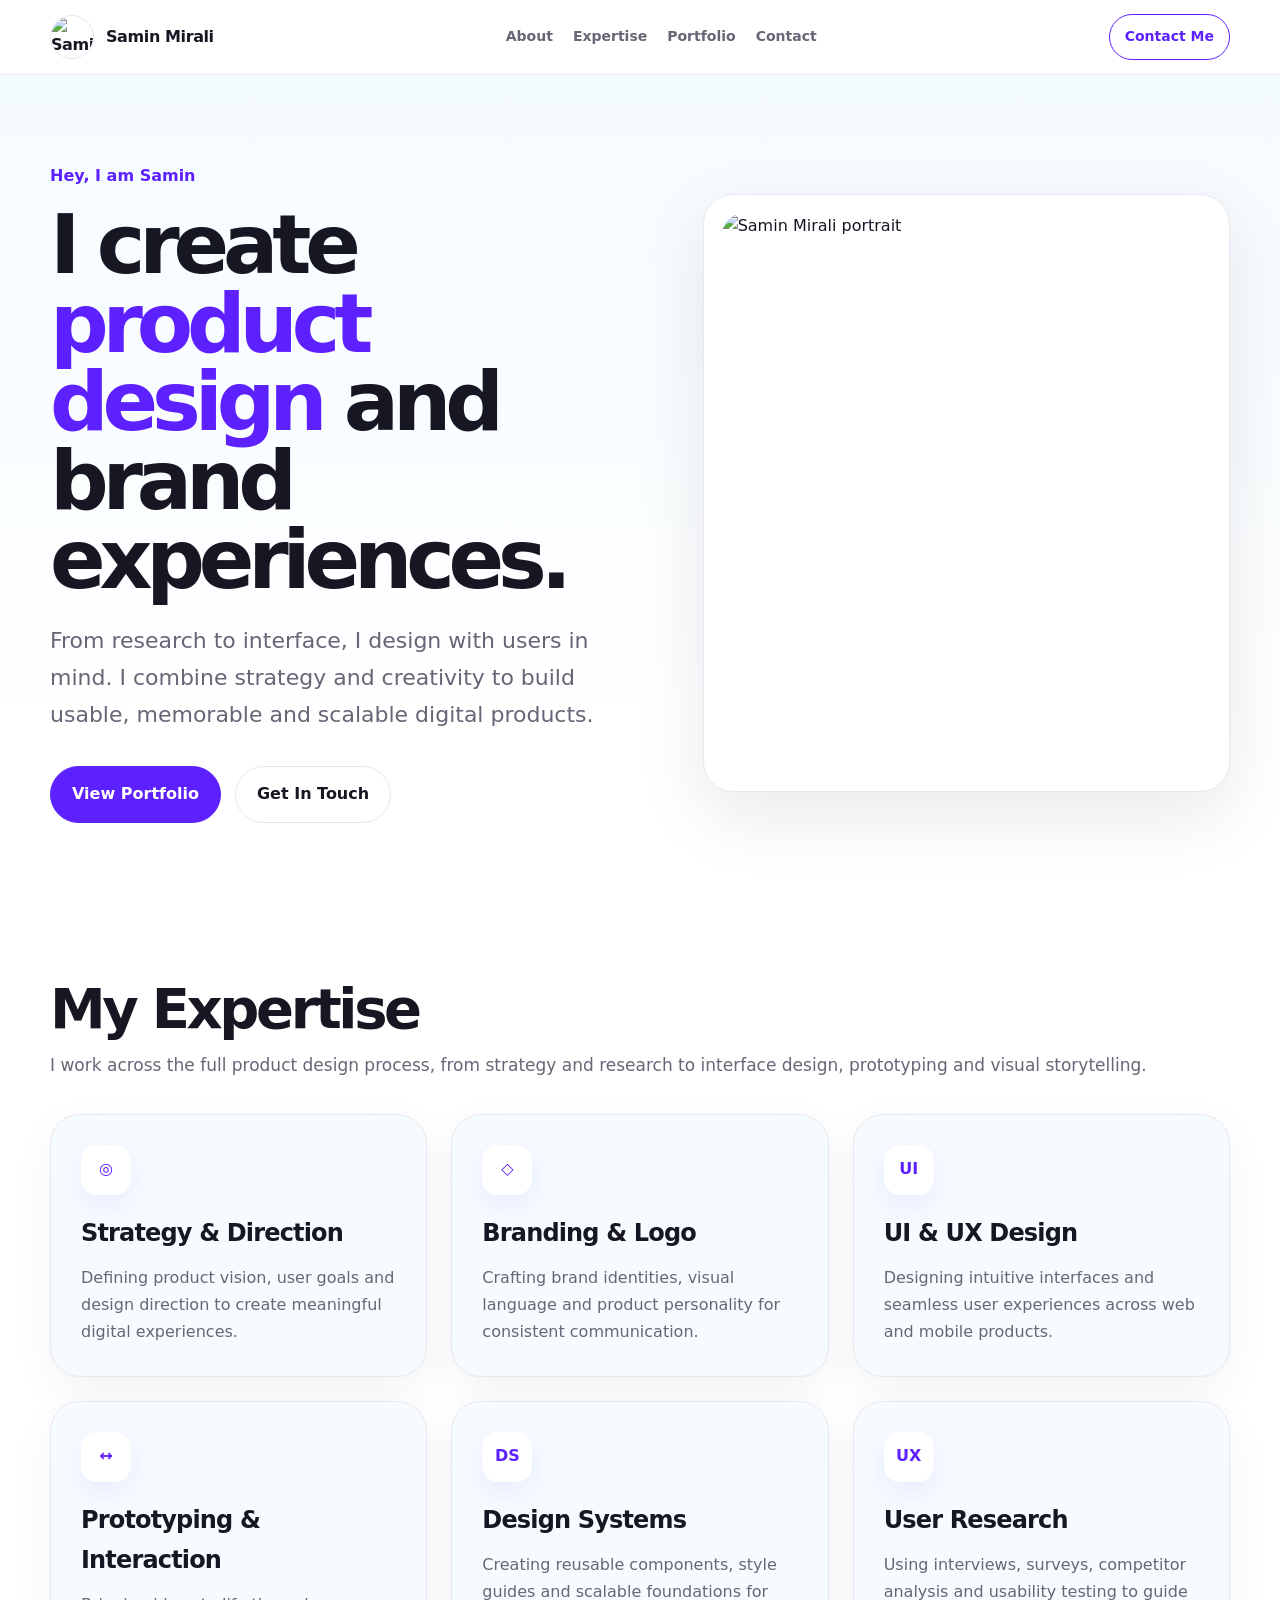
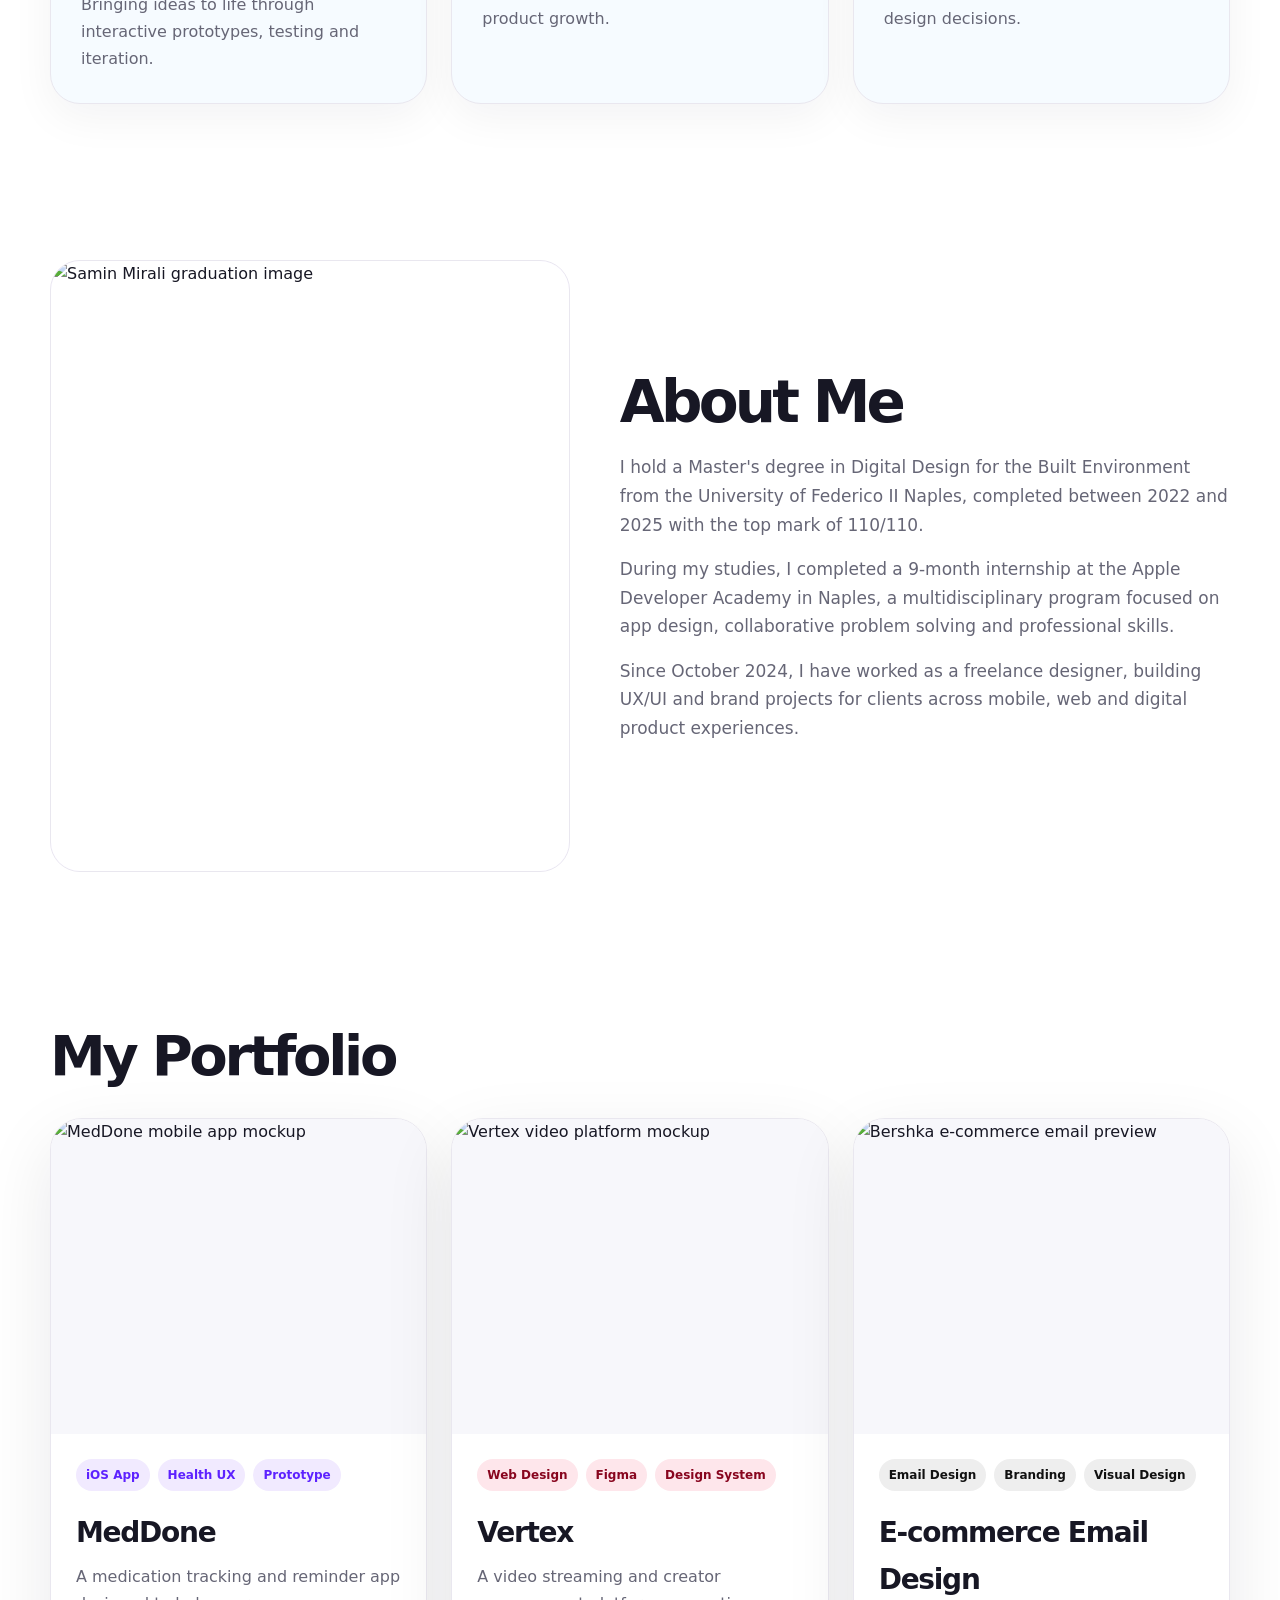
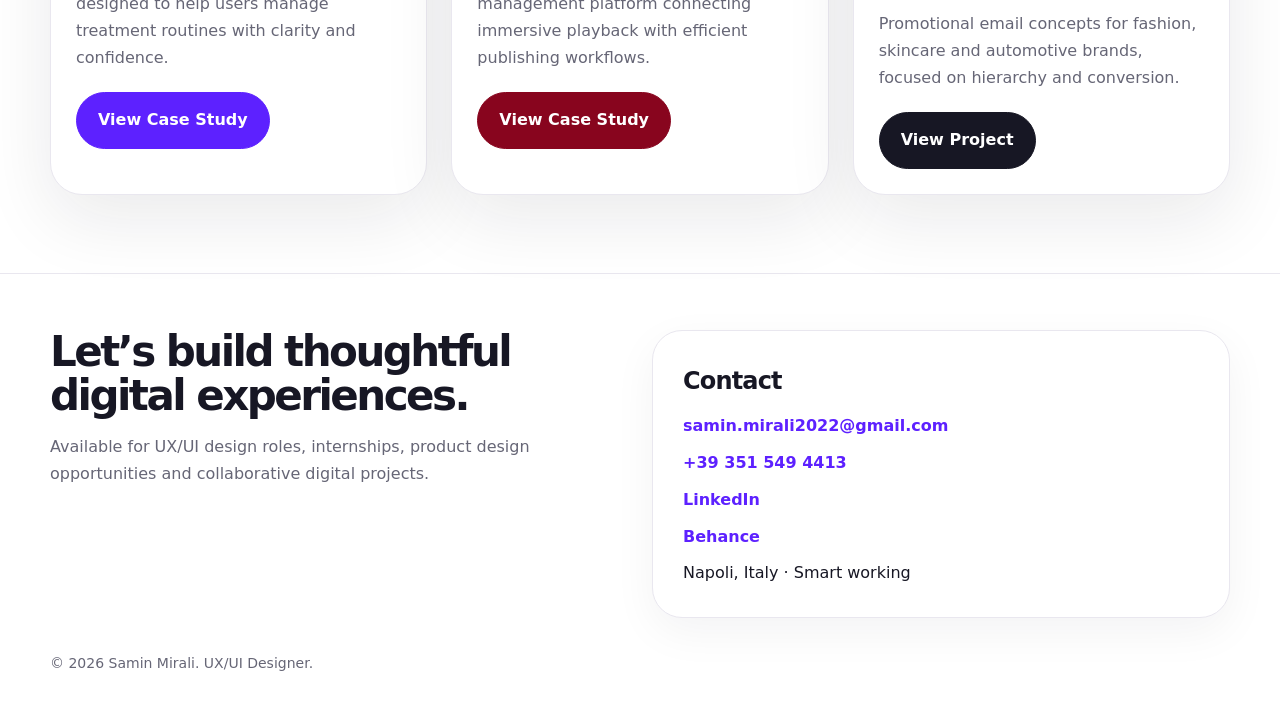
==== index.html @ f62a694b "Add files via upload" ====
<!DOCTYPE html>
<html lang="en">
<head>
<meta charset="UTF-8"><meta name="viewport" content="width=device-width, initial-scale=1.0">
<title>Samin Mirali | UX/UI Designer Portfolio</title>
<meta name="description" content="Samin Mirali UX/UI Designer portfolio: MedDone, Vertex, and e-commerce email design projects.">
<link rel="stylesheet" href="style.css">
</head>
<body>
<header class="nav">
  <div class="container nav-inner">
    <a class="brand" href="index.html">
      <img src="assets/samin-headshot.webp" alt="Samin Mirali headshot">
      <span>Samin Mirali</span>
    </a>
    <nav class="links" aria-label="Main navigation">
      <a href="index.html#about">About</a>
      <a href="index.html#expertise">Expertise</a>
      <a href="index.html#portfolio">Portfolio</a>
      <a href="index.html#contact">Contact</a>
    </nav>
    <a class="nav-cta" href="mailto:samin.mirali2022@gmail.com">Contact Me</a>
  </div>
</header>

<main>
<section class="hero">
  <div class="container hero-grid">
    <div>
      <div class="kicker">Hey, I am Samin</div>
      <h1>I create <span class="accent">product design</span> and brand experiences.</h1>
      <p>From research to interface, I design with users in mind. I combine strategy and creativity to build usable, memorable and scalable digital products.</p>
      <div class="actions"><a class="btn primary" href="#portfolio">View Portfolio</a><a class="btn" href="mailto:samin.mirali2022@gmail.com">Get In Touch</a></div>
    </div>
    <div class="hero-image clean-portrait"><img src="assets/samin-hero-clean.webp" alt="Samin Mirali portrait"></div>
  </div>
</section>

<section id="expertise">
  <div class="container">
    <div class="section-head">
      <h2>My Expertise</h2>
      <p>I work across the full product design process, from strategy and research to interface design, prototyping and visual storytelling.</p>
    </div>
    <div class="grid-3">
      <div class="card skill"><div class="skill-icon">◎</div><h3>Strategy & Direction</h3><p>Defining product vision, user goals and design direction to create meaningful digital experiences.</p></div>
      <div class="card skill"><div class="skill-icon">◇</div><h3>Branding & Logo</h3><p>Crafting brand identities, visual language and product personality for consistent communication.</p></div>
      <div class="card skill"><div class="skill-icon">UI</div><h3>UI & UX Design</h3><p>Designing intuitive interfaces and seamless user experiences across web and mobile products.</p></div>
      <div class="card skill"><div class="skill-icon">↔</div><h3>Prototyping & Interaction</h3><p>Bringing ideas to life through interactive prototypes, testing and iteration.</p></div>
      <div class="card skill"><div class="skill-icon">DS</div><h3>Design Systems</h3><p>Creating reusable components, style guides and scalable foundations for product growth.</p></div>
      <div class="card skill"><div class="skill-icon">UX</div><h3>User Research</h3><p>Using interviews, surveys, competitor analysis and usability testing to guide design decisions.</p></div>
    </div>
  </div>
</section>

<section id="about">
  <div class="container about-grid">
    <div class="about-photo"><img src="assets/samin-graduation.webp" alt="Samin Mirali graduation image"></div>
    <div class="about-text">
      <h2>About Me</h2>
      <p>I hold a Master's degree in Digital Design for the Built Environment from the University of Federico II Naples, completed between 2022 and 2025 with the top mark of 110/110.</p>
      <p>During my studies, I completed a 9-month internship at the Apple Developer Academy in Naples, a multidisciplinary program focused on app design, collaborative problem solving and professional skills.</p>
      <p>Since October 2024, I have worked as a freelance designer, building UX/UI and brand projects for clients across mobile, web and digital product experiences.</p>
    </div>
  </div>
</section>

<section id="portfolio">
  <div class="container">
    <div class="section-head">
      <h2>My Portfolio</h2>
    </div>
    <div class="grid-3">
      <article class="project">
        <div class="project-img"><img src="assets/med-hero.webp" alt="MedDone mobile app mockup"></div>
        <div class="project-body">
          <div class="tags"><span class="tag">iOS App</span><span class="tag">Health UX</span><span class="tag">Prototype</span></div>
          <h3>MedDone</h3>
          <p>A medication tracking and reminder app designed to help users manage treatment routines with clarity and confidence.</p>
          <a class="btn primary" href="meddone.html">View Case Study</a>
        </div>
      </article>
      <article class="project">
        <div class="project-img"><img src="assets/vertex-card.webp" alt="Vertex video platform mockup"></div>
        <div class="project-body">
          <div class="tags"><span class="tag wine">Web Design</span><span class="tag wine">Figma</span><span class="tag wine">Design System</span></div>
          <h3>Vertex</h3>
          <p>A video streaming and creator management platform connecting immersive playback with efficient publishing workflows.</p>
          <a class="btn wine" href="vertex.html">View Case Study</a>
        </div>
      </article>
      <article class="project">
        <div class="project-img"><img src="assets/ecommerce-phone-mockup.webp" alt="Bershka e-commerce email preview"></div>
        <div class="project-body">
          <div class="tags"><span class="tag dark">Email Design</span><span class="tag dark">Branding</span><span class="tag dark">Visual Design</span></div>
          <h3>E-commerce Email Design</h3>
          <p>Promotional email concepts for fashion, skincare and automotive brands, focused on hierarchy and conversion.</p>
          <a class="btn dark" href="ecommerce.html">View Project</a>
        </div>
      </article>
    </div>
  </div>
</section>
</main>
<footer id="contact" class="footer">
  <div class="container footer-grid">
    <div>
      <h2>Let’s build thoughtful digital experiences.</h2>
      <p>Available for UX/UI design roles, internships, product design opportunities and collaborative digital projects.</p>
    </div>
    <div class="card">
      <h3>Contact</h3>
      <div class="contact-list">
        <a href="mailto:samin.mirali2022@gmail.com">samin.mirali2022@gmail.com</a>
        <a href="tel:+393515494413">+39 351 549 4413</a>
        <a href="https://www.linkedin.com/in/saminmirali" target="_blank" rel="noopener">LinkedIn</a>
        <a href="https://www.behance.net/SaminMirali" target="_blank" rel="noopener">Behance</a>
        <span>Napoli, Italy · Smart working</span>
      </div>
    </div>
  </div>
  <div class="container copy">© 2026 Samin Mirali. UX/UI Designer.</div>
</footer>
</body></html>
---- style.css ----
:root{
  --ink:#171724;
  --muted:#666676;
  --line:#e9e7ef;
  --soft:#f7f7fb;
  --white:#fff;
  --purple:#5d21ff;
  --purple-dark:#230084;
  --purple-soft:#f1eaff;
  --wine:#88051e;
  --wine-soft:#fee6eb;
  --black:#0b0b0f;
  --shadow:0 24px 72px rgba(23,23,36,.09);
  --radius:30px;
  --max:1180px;
}
*{box-sizing:border-box;margin:0;padding:0}
html{scroll-behavior:smooth}
body{font-family:Inter,ui-sans-serif,system-ui,-apple-system,BlinkMacSystemFont,"Segoe UI",sans-serif;color:var(--ink);background:#fff;line-height:1.68}
a{text-decoration:none;color:inherit}
img{display:block;max-width:100%}
.container{width:min(var(--max),calc(100% - 42px));margin:0 auto}
.nav{position:sticky;top:0;z-index:30;background:rgba(255,255,255,.9);backdrop-filter:blur(18px);border-bottom:1px solid rgba(233,231,239,.88)}
.nav-inner{min-height:74px;display:flex;align-items:center;justify-content:space-between;gap:22px}
.brand{display:flex;align-items:center;gap:12px;font-weight:850;letter-spacing:-.025em}
.brand img{width:44px;height:44px;border-radius:50%;object-fit:cover;border:1px solid var(--line)}
.links{display:flex;gap:20px;align-items:center;color:var(--muted);font-size:14px;font-weight:760}
.links a:hover{color:var(--purple)}
.nav-cta{padding:10px 15px;border-radius:999px;border:1px solid var(--purple);color:var(--purple);font-weight:850;font-size:14px}
.hero{padding:88px 0 80px;background:linear-gradient(180deg,#f4fbff 0%,#fff 80%)}
.hero-grid{display:grid;grid-template-columns:1.06fr .94fr;gap:58px;align-items:center}
.kicker{font-weight:900;color:var(--purple);margin-bottom:16px}
h1{font-size:clamp(42px,7vw,82px);line-height:.96;letter-spacing:-.075em;margin-bottom:24px}
.hero p,.lead{font-size:clamp(18px,2vw,22px);color:var(--muted);max-width:700px}
.hero p{margin-bottom:32px}
.accent{color:var(--purple)}
.actions{display:flex;gap:14px;flex-wrap:wrap;align-items:center}
.btn{display:inline-flex;align-items:center;justify-content:center;padding:14px 21px;border-radius:999px;border:1px solid var(--line);background:#fff;font-weight:850;transition:.18s ease}
.btn:hover{transform:translateY(-2px);box-shadow:var(--shadow)}
.btn.primary{background:var(--purple);border-color:var(--purple);color:#fff}
.btn.wine{background:var(--wine);border-color:var(--wine);color:#fff}
.btn.dark{background:var(--ink);border-color:var(--ink);color:#fff}
.hero-image,.about-photo,.case-visual,.visual-card,.email-frame{border:1px solid var(--line);border-radius:var(--radius);overflow:hidden;background:#fff;box-shadow:var(--shadow)}
.hero-image img{width:100%;height:560px;object-fit:cover;object-position:center}
section{padding:78px 0}
.section-head{margin-bottom:34px}
.section-head.inline{display:flex;justify-content:space-between;align-items:flex-end;gap:30px}
.section-head h2{font-size:clamp(32px,4.6vw,56px);line-height:1;letter-spacing:-.06em;margin-bottom:14px}
.section-head p{color:var(--muted);font-size:17px;max-width:760px}
.grid-2{display:grid;grid-template-columns:repeat(2,1fr);gap:24px}
.grid-3{display:grid;grid-template-columns:repeat(3,1fr);gap:24px}
.card{background:#fff;border:1px solid var(--line);border-radius:var(--radius);padding:30px;box-shadow:0 14px 44px rgba(23,23,36,.05)}
.card h3{font-size:24px;letter-spacing:-.035em;margin-bottom:12px}
.card p,.card li{color:var(--muted)}
ul{padding-left:20px}
li+li{margin-top:8px}
.skill{background:#f6fbff;min-height:190px}
.skill-icon{width:50px;height:50px;border-radius:16px;background:#fff;display:grid;place-items:center;color:var(--purple);font-weight:900;margin-bottom:18px;box-shadow:0 10px 30px rgba(93,33,255,.08)}
.about-grid{display:grid;grid-template-columns:.92fr 1.08fr;gap:50px;align-items:center}
.about-photo{box-shadow:none;background:var(--purple-soft)}
.about-photo img{width:100%;height:610px;object-fit:contain;background:#fff}
.about-text h2{font-size:clamp(34px,4.8vw,58px);line-height:1;letter-spacing:-.065em;margin-bottom:22px}
.about-text p{color:var(--muted);font-size:17px;margin-bottom:16px}
.project{border:1px solid var(--line);border-radius:32px;overflow:hidden;background:#fff;box-shadow:var(--shadow);transition:.22s ease}
.project:hover{transform:translateY(-4px)}
.project-img{height:315px;background:var(--soft);overflow:hidden}
.project-img img{width:100%;height:100%;object-fit:cover;object-position:center top}
.project-body{padding:25px}
.project-body h3{font-size:28px;letter-spacing:-.045em;margin-bottom:8px}
.project-body p{color:var(--muted);margin-bottom:20px}
.tags{display:flex;gap:8px;flex-wrap:wrap;margin-bottom:18px}
.tag{font-size:12px;font-weight:850;padding:6px 10px;border-radius:999px;background:var(--purple-soft);color:var(--purple)}
.tag.wine{background:var(--wine-soft);color:var(--wine)}
.tag.dark{background:#eee;color:#111}
.case-hero{padding:82px 0 48px;background:linear-gradient(180deg,#fbfaff,#fff)}
.case-hero.wine-bg{background:linear-gradient(180deg,#fff8fa,#fff)}
.case-top{display:grid;grid-template-columns:.9fr 1.1fr;gap:46px;align-items:center}
.case-top h1{font-size:clamp(42px,6vw,78px)}
.case-top p{color:var(--muted);font-size:18px;margin-bottom:26px}
.case-visual img{width:100%;height:auto}
.meta-grid{display:grid;grid-template-columns:repeat(4,1fr);gap:16px;margin-top:34px}
.meta{text-align:center;background:#fff;border:1px solid var(--line);border-radius:22px;padding:18px}
.meta strong{display:block;font-size:30px;letter-spacing:-.04em;line-height:1;color:var(--purple)}
.meta.wine strong{color:var(--wine)}
.meta span{font-weight:800;color:var(--muted);font-size:13px}
.problem{background:var(--soft)}
.process{display:grid;grid-template-columns:repeat(6,1fr);gap:14px}
.step{background:#fff;border:1px solid var(--line);border-radius:22px;padding:18px 14px;text-align:center}
.step-no{width:42px;height:42px;border-radius:50%;display:grid;place-items:center;background:var(--purple);color:#fff;font-weight:900;margin:0 auto 12px}
.step.wine .step-no{background:var(--wine)}
.step strong{display:block;margin-bottom:8px}
.step span{font-size:13px;color:var(--muted);display:block;line-height:1.36}
.case-section{padding:78px 0}
.case-section .content{max-width:920px;margin-bottom:26px}
.case-section .content h2{font-size:clamp(30px,4vw,50px);line-height:1.02;letter-spacing:-.055em;margin-bottom:16px}
.case-section .content p{color:var(--muted);font-size:17px;margin-bottom:15px}
.case-section .content h3{font-size:22px;margin:22px 0 8px}
.case-section .content li{color:var(--muted)}
.visual-card{box-shadow:0 18px 58px rgba(23,23,36,.07)}
.visual-card img{width:100%;height:auto;object-fit:contain;object-position:center}
.side-by-side{display:grid;grid-template-columns:1fr 1fr;gap:24px;align-items:start;margin-top:18px}
.stat-list{display:grid;grid-template-columns:repeat(4,1fr);gap:14px;margin-top:20px}
.stat{padding:18px;border-radius:20px;border:1px solid var(--line);background:#fff}
.stat strong{font-size:30px;color:var(--purple);display:block;line-height:1}
.stat.wine strong{color:var(--wine)}
.stat span{font-size:13px;font-weight:800;color:var(--muted)}
.email-frame img{width:100%;height:auto}
.email-wrap{max-width:620px;margin:0 auto}
.cta{background:var(--soft)}
.cta-box{padding:50px;border-radius:38px;background:linear-gradient(135deg,var(--purple),var(--purple-dark));color:#fff;display:grid;grid-template-columns:1fr auto;gap:30px;align-items:center;box-shadow:var(--shadow)}
.cta-box.wine{background:linear-gradient(135deg,var(--wine),#4e000f)}
.cta-box h2{font-size:clamp(30px,4vw,48px);line-height:1.04;letter-spacing:-.055em;margin-bottom:12px}
.cta-box p{color:rgba(255,255,255,.82);max-width:680px}
.cta-box .btn{background:#fff;color:var(--ink)}
.footer{border-top:1px solid var(--line);padding:56px 0 30px}
.footer-grid{display:grid;grid-template-columns:1fr 1fr;gap:24px;align-items:start}
.footer h2{font-size:42px;letter-spacing:-.06em;line-height:1.05;margin-bottom:16px}
.footer p{color:var(--muted)}
.contact-list{display:grid;gap:10px}
.contact-list a{color:var(--purple);font-weight:850}
.copy{color:var(--muted);font-size:14px;margin-top:34px}
@media(max-width:960px){
  .hero-grid,.about-grid,.grid-2,.grid-3,.case-top,.side-by-side,.cta-box,.footer-grid{grid-template-columns:1fr}
  .process{grid-template-columns:repeat(2,1fr)}
  .meta-grid,.stat-list{grid-template-columns:repeat(2,1fr)}
  .links{display:none}
  .hero-image img{height:auto}
}
@media(max-width:560px){
  .container{width:min(var(--max),calc(100% - 28px))}
  .hero,section,.case-section{padding:54px 0}
  .meta-grid,.process,.stat-list{grid-template-columns:1fr}
  .card,.cta-box{padding:24px}
  .project-img{height:240px}
}


.moscow-grid{display:grid;grid-template-columns:repeat(4,1fr);gap:18px;margin-top:24px}
.moscow-card{background:#fff;border:1px solid var(--line);border-radius:22px;padding:22px;box-shadow:0 12px 38px rgba(23,23,36,.05)}
.moscow-letter{width:56px;height:56px;border-radius:16px;background:linear-gradient(135deg,var(--purple),var(--purple-dark));color:#fff;display:grid;place-items:center;font-size:30px;font-weight:900;margin-bottom:12px}
.moscow-card h3{font-size:17px;letter-spacing:.02em;margin-bottom:12px;text-transform:uppercase}
.phone-grid{display:grid;grid-template-columns:repeat(5,1fr);gap:18px;margin-top:22px;align-items:start}
.phone-grid .phone{border:1px solid var(--line);border-radius:26px;padding:12px;background:#fff;box-shadow:0 12px 38px rgba(23,23,36,.06)}
.phone-grid .phone img{width:100%;height:auto;border-radius:18px}
.subsection-grid{display:grid;grid-template-columns:repeat(2,1fr);gap:24px;margin-top:22px}
.subsection-card{border:1px solid var(--line);border-radius:24px;overflow:hidden;background:#fff;box-shadow:0 12px 38px rgba(23,23,36,.05)}
.subsection-card h3{padding:18px 20px 0;font-size:22px}
.subsection-card p{padding:6px 20px 18px;color:var(--muted)}
.subsection-card img{width:100%;height:auto}
@media(max-width:960px){.moscow-grid,.phone-grid,.subsection-grid{grid-template-columns:1fr 1fr}}
@media(max-width:560px){.moscow-grid,.phone-grid,.subsection-grid{grid-template-columns:1fr}}


/* v4 refinements */
.hero-image.clean-portrait{background:#fff;padding:18px;}
.hero-image.clean-portrait img{object-fit:cover;object-position:center top;background:#fff;border-radius:22px;}
.case-visual.padded-preview{padding:34px;background:#fff;}
.case-visual.padded-preview img{border-radius:22px;max-height:520px;object-fit:contain;}
.icon-process .step-no{background:transparent;width:64px;height:64px;margin-bottom:12px;}
.icon-process .step-no img{width:64px;height:64px;object-fit:contain;}
.audience-grid{display:grid;grid-template-columns:repeat(3,1fr);gap:16px;margin-top:22px;}
.audience-card{background:#fff;border:1px solid var(--line);border-radius:22px;padding:22px;box-shadow:0 12px 38px rgba(23,23,36,.05);}
.audience-card strong{display:block;font-size:18px;margin-bottom:6px;color:var(--purple);}
.tool-grid{display:grid;grid-template-columns:repeat(3,1fr);gap:18px;margin-top:24px;}
.tool-card{background:#fff;border:1px solid var(--line);border-radius:24px;padding:24px;box-shadow:0 12px 38px rgba(23,23,36,.05);}
.tool-card img{width:56px;height:56px;object-fit:contain;margin-bottom:14px;}
.tool-card h3{font-size:20px;margin-bottom:8px;}
.planning-grid{display:grid;grid-template-columns:repeat(3,1fr);gap:18px;margin-top:24px;}
.planning-card{background:#fff;border:1px solid var(--line);border-radius:24px;padding:24px;box-shadow:0 12px 38px rgba(23,23,36,.05);}
.planning-card h3{font-size:19px;margin-bottom:10px;color:var(--purple);}
.moscow-grid.centered .moscow-letter{margin:0 auto 14px;}
.moscow-grid.centered .moscow-card{text-align:center;}
.moscow-grid.centered ul{text-align:left;}
.image-grid-2{display:grid;grid-template-columns:repeat(2,1fr);gap:24px;}
.image-grid-3{display:grid;grid-template-columns:repeat(3,1fr);gap:22px;}
.image-grid-4{display:grid;grid-template-columns:repeat(4,1fr);gap:18px;}
.mockup-grid{display:grid;grid-template-columns:repeat(2,1fr);gap:24px;margin-top:22px;}
.mockup-grid .visual-card img{height:auto;}
.prototype-single{max-width:980px;margin:0 auto;}
.real-text-report{background:#fff;border:1px solid var(--line);border-radius:26px;padding:28px;box-shadow:0 12px 38px rgba(23,23,36,.05);margin-bottom:24px;}
.real-text-report h3{font-size:24px;margin-bottom:10px;}
.quote-grid{display:grid;grid-template-columns:repeat(3,1fr);gap:18px;margin-top:20px;}
.quote-card{background:#f7f7fb;border:1px solid var(--line);border-radius:22px;padding:22px;color:var(--muted);}
.vertex-objectives{margin-top:24px;}
.visual-card.pad-image{padding:38px;background:#fff;}
.visual-card.pad-image img{border-radius:18px;}
.case-section .button-under{margin-top:24px;text-align:center;}
@media(max-width:960px){
  .audience-grid,.tool-grid,.planning-grid,.image-grid-2,.image-grid-3,.image-grid-4,.mockup-grid,.quote-grid{grid-template-columns:1fr 1fr;}
}
@media(max-width:560px){
  .audience-grid,.tool-grid,.planning-grid,.image-grid-2,.image-grid-3,.image-grid-4,.mockup-grid,.quote-grid{grid-template-columns:1fr;}
}

/* v5 refinement overrides */
.section-head p,
.case-section .content,
.case-section .content p,
.case-section .content ul {
  max-width: 100%;
}
.case-section .content {
  width: 100%;
}
.case-section .content p {
  max-width: 1120px;
}
.section-head {
  max-width: 100%;
}
.stat {
  text-align: center;
  display: grid;
  place-items: center;
}
.stat strong, .stat span {
  text-align: center;
}
.hero-image.hero-clean {
  background: #fff;
}
.hero-image.hero-clean img {
  object-fit: cover;
  object-position: center top;
}
.project-img img {
  object-position: center;
}
.visual-card.pad-image {
  padding: 24px;
  background: #fff;
}
.visual-card.pad-image img {
  border-radius: 18px;
}
.visual-card.no-shadow {
  box-shadow: none;
}
.visual-card.zoom-card {
  cursor: zoom-in;
}
.visual-card.zoom-card:hover {
  transform: translateY(-2px);
}
.audience-grid {
  display: grid;
  grid-template-columns: repeat(3, 1fr);
  gap: 16px;
  margin-top: 22px;
}
.audience-item {
  background: #fff;
  border: 1px solid var(--line);
  border-radius: 22px;
  padding: 20px;
  box-shadow: 0 10px 32px rgba(23,23,36,.045);
}
.audience-item strong {
  display: block;
  margin-bottom: 6px;
  color: var(--purple);
}
.tool-grid {
  display: grid;
  grid-template-columns: repeat(3, 1fr);
  gap: 18px;
  margin-top: 22px;
}
.tool-card {
  border: 1px solid var(--line);
  border-radius: 22px;
  background: #fff;
  padding: 22px;
  box-shadow: 0 10px 32px rgba(23,23,36,.045);
}
.tool-icon {
  width: 54px;
  height: 54px;
  border-radius: 16px;
  display: grid;
  place-items: center;
  background: var(--purple-soft);
  color: var(--purple);
  font-weight: 900;
  margin-bottom: 14px;
}
.research-grid {
  display: grid;
  grid-template-columns: 1fr 1fr;
  gap: 18px;
  margin-top: 22px;
}
.research-card {
  border: 1px solid var(--line);
  border-radius: 22px;
  background: #fff;
  padding: 24px;
  box-shadow: 0 10px 32px rgba(23,23,36,.045);
}
.research-card h3 {
  margin-bottom: 10px;
}
.moscow-grid {
  display: grid;
  grid-template-columns: repeat(4, 1fr);
  gap: 18px;
  margin-top: 24px;
}
.moscow-card {
  background: #fff;
  border: 1px solid var(--line);
  border-radius: 22px;
  padding: 24px;
  text-align: center;
  box-shadow: 0 12px 38px rgba(23,23,36,.05);
}
.moscow-letter {
  width: 62px;
  height: 62px;
  border-radius: 18px;
  background: linear-gradient(135deg,var(--purple),var(--purple-dark));
  color: #fff;
  display: grid;
  place-items: center;
  font-size: 32px;
  font-weight: 900;
  margin: 0 auto 14px;
}
.moscow-card h3 {
  font-size: 16px;
  letter-spacing: .02em;
  margin-bottom: 14px;
  text-transform: uppercase;
}
.moscow-card ul {
  text-align: left;
}
.subsection-grid {
  display: grid;
  grid-template-columns: repeat(2, 1fr);
  gap: 24px;
  margin-top: 24px;
}
.subsection-card {
  border: 1px solid var(--line);
  border-radius: 24px;
  background: #fff;
  overflow: hidden;
  box-shadow: 0 12px 38px rgba(23,23,36,.05);
}
.subsection-card h3 {
  padding: 20px 22px 0;
  font-size: 22px;
}
.subsection-card p {
  padding: 6px 22px 18px;
  color: var(--muted);
}
.subsection-card .img-pad {
  padding: 18px 20px 24px;
}
.subsection-card img {
  width: 100%;
  height: auto;
  object-fit: contain;
}
.phone-grid {
  display: grid;
  grid-template-columns: 1fr;
  gap: 22px;
  margin-top: 22px;
}
.findings-stack,
.persona-stack,
.test-stack,
.diagram-stack {
  display: grid;
  grid-template-columns: 1fr;
  gap: 24px;
  margin-top: 22px;
}
.mockup-grid {
  display: grid;
  grid-template-columns: repeat(2, 1fr);
  gap: 24px;
}
.mockup-grid .visual-card {
  height: 460px;
}
.mockup-grid .visual-card img {
  width: 100%;
  height: 100%;
  object-fit: cover;
  object-position: center;
}
.mockup-grid .visual-card.tall {
  height: 580px;
}
.process-icon {
  width: 58px;
  height: 58px;
  object-fit: contain;
  margin: 0 auto 12px;
}
.case-visual.centered-preview {
  padding: 34px;
  background: #fff;
}
.case-visual.centered-preview img {
  object-fit: contain;
  max-height: 520px;
  width: 100%;
}
.design-system-grid {
  display: grid;
  grid-template-columns: repeat(2, 1fr);
  gap: 24px;
}
.design-system-card {
  border: 1px solid var(--line);
  border-radius: 24px;
  background: #fff;
  overflow: hidden;
  box-shadow: 0 12px 38px rgba(23,23,36,.05);
}
.design-system-card h3 {
  padding: 20px 22px 0;
  font-size: 22px;
}
.design-system-card p {
  padding: 6px 22px 18px;
  color: var(--muted);
}
.design-system-card img {
  padding: 16px 20px 24px;
  width: 100%;
  height: auto;
  object-fit: contain;
}
.zoom-note {
  color: var(--muted);
  font-size: 14px;
  margin-top: 8px;
}
.email-wrap {
  max-width: 760px;
  margin: 0 auto;
}
.email-frame img {
  width: 100%;
  height: auto;
}
@media(max-width:960px){
  .audience-grid,
  .tool-grid,
  .research-grid,
  .moscow-grid,
  .subsection-grid,
  .design-system-grid,
  .mockup-grid {
    grid-template-columns: 1fr 1fr;
  }
}
@media(max-width:620px){
  .audience-grid,
  .tool-grid,
  .research-grid,
  .moscow-grid,
  .subsection-grid,
  .design-system-grid,
  .mockup-grid {
    grid-template-columns: 1fr;
  }
  .mockup-grid .visual-card,
  .mockup-grid .visual-card.tall {
    height: auto;
  }
}


/* v6 MedDone-only corrections */
.tool-card > img {
  width: 54px;
  height: 54px;
  object-fit: contain;
  margin-bottom: 14px;
}
.subsection-card .img-pad img {
  width: 100%;
  height: auto;
  object-fit: contain;
}
.interaction-flow-card {
  padding-bottom: 58px !important;
}
.mockup-grid .visual-card.hand-phone img {
  object-position: 58% center;
}
.mockup-grid .visual-card.final-app img,
.visual-card.full-bleed img {
  width: 100%;
  height: auto;
  object-fit: contain;
}

/* v8 MedDone image cleanup */
.visual-card.full-bleed img {
  display: block;
  width: 100%;
  height: auto;
}


/* v9 Vertex-only refinements */
.design-system-card {
  display: flex;
  flex-direction: column;
}
.design-system-card img {
  display: block;
  width: auto;
  max-width: calc(100% - 40px);
  margin: 0 auto 24px;
  padding: 0;
  align-self: center;
  object-fit: contain;
}
.visual-card.full-bleed img {
  display: block;
  width: 100%;
  height: auto;
}
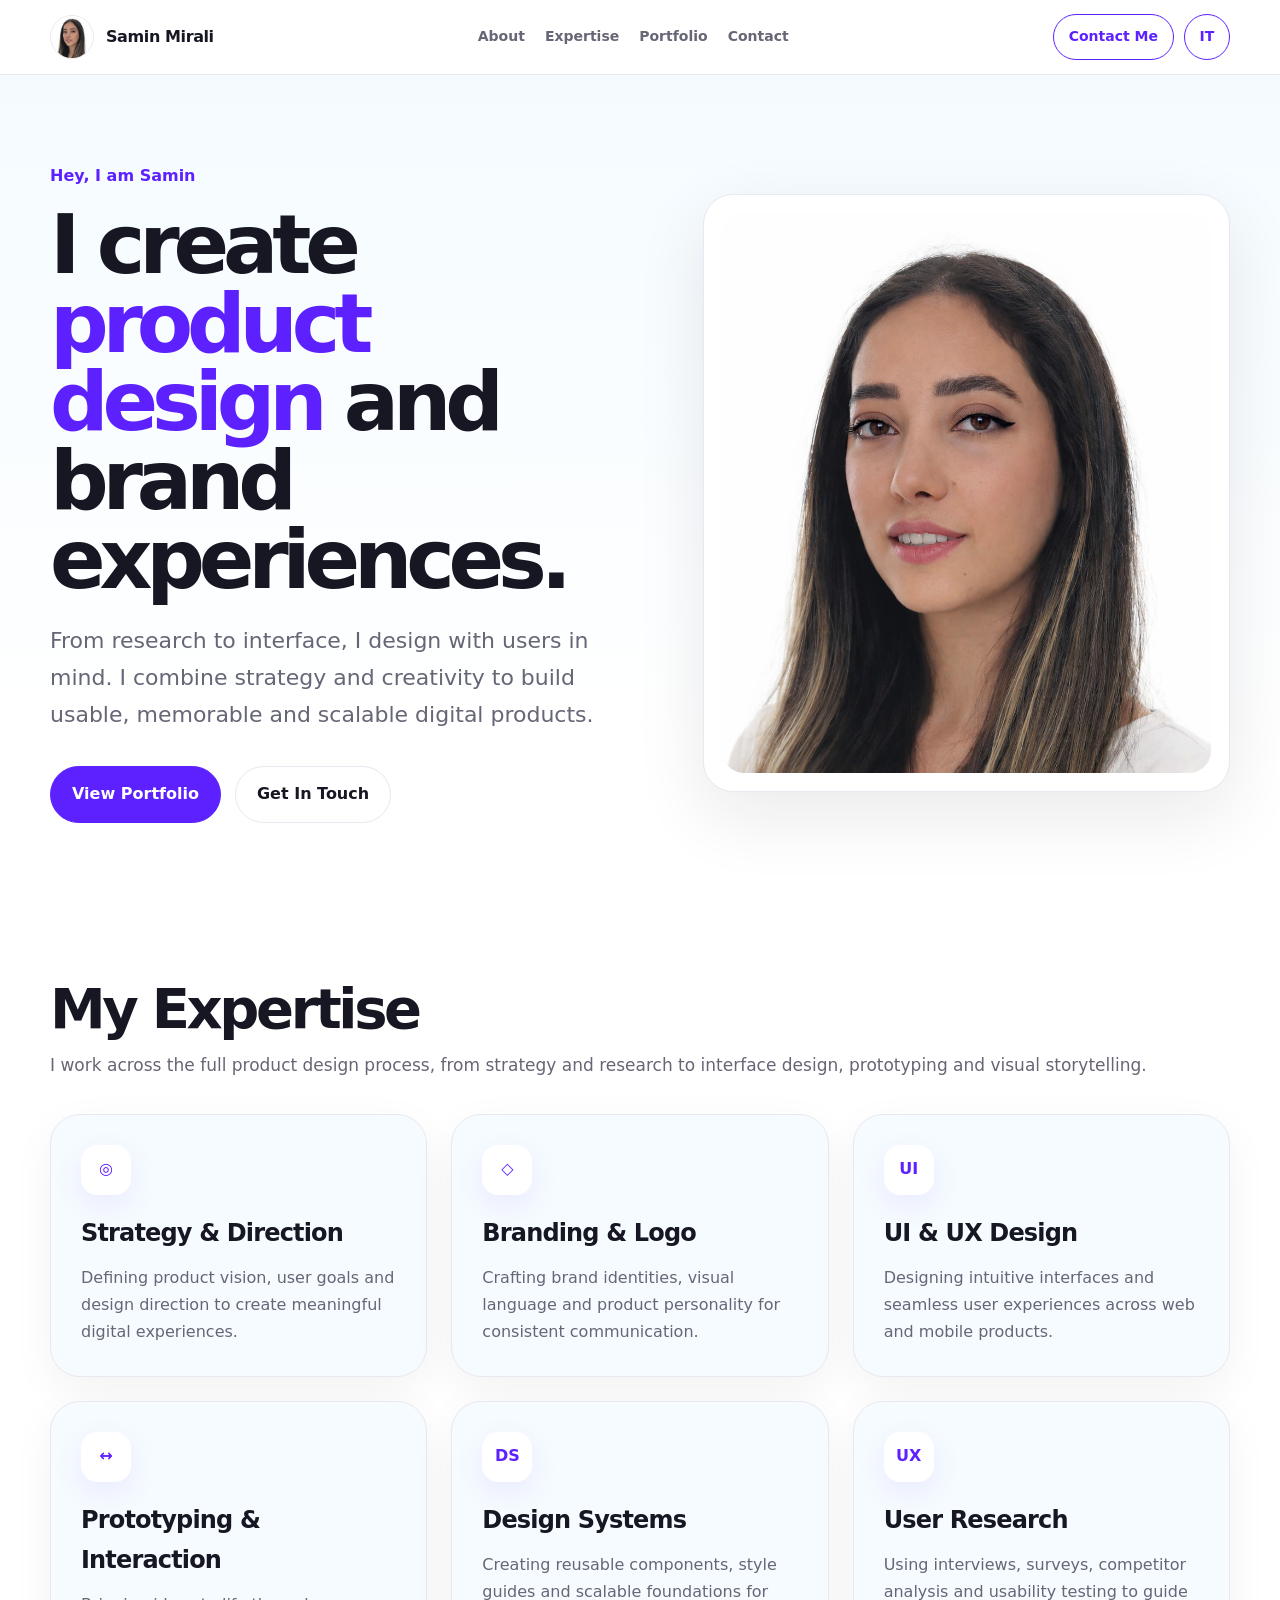
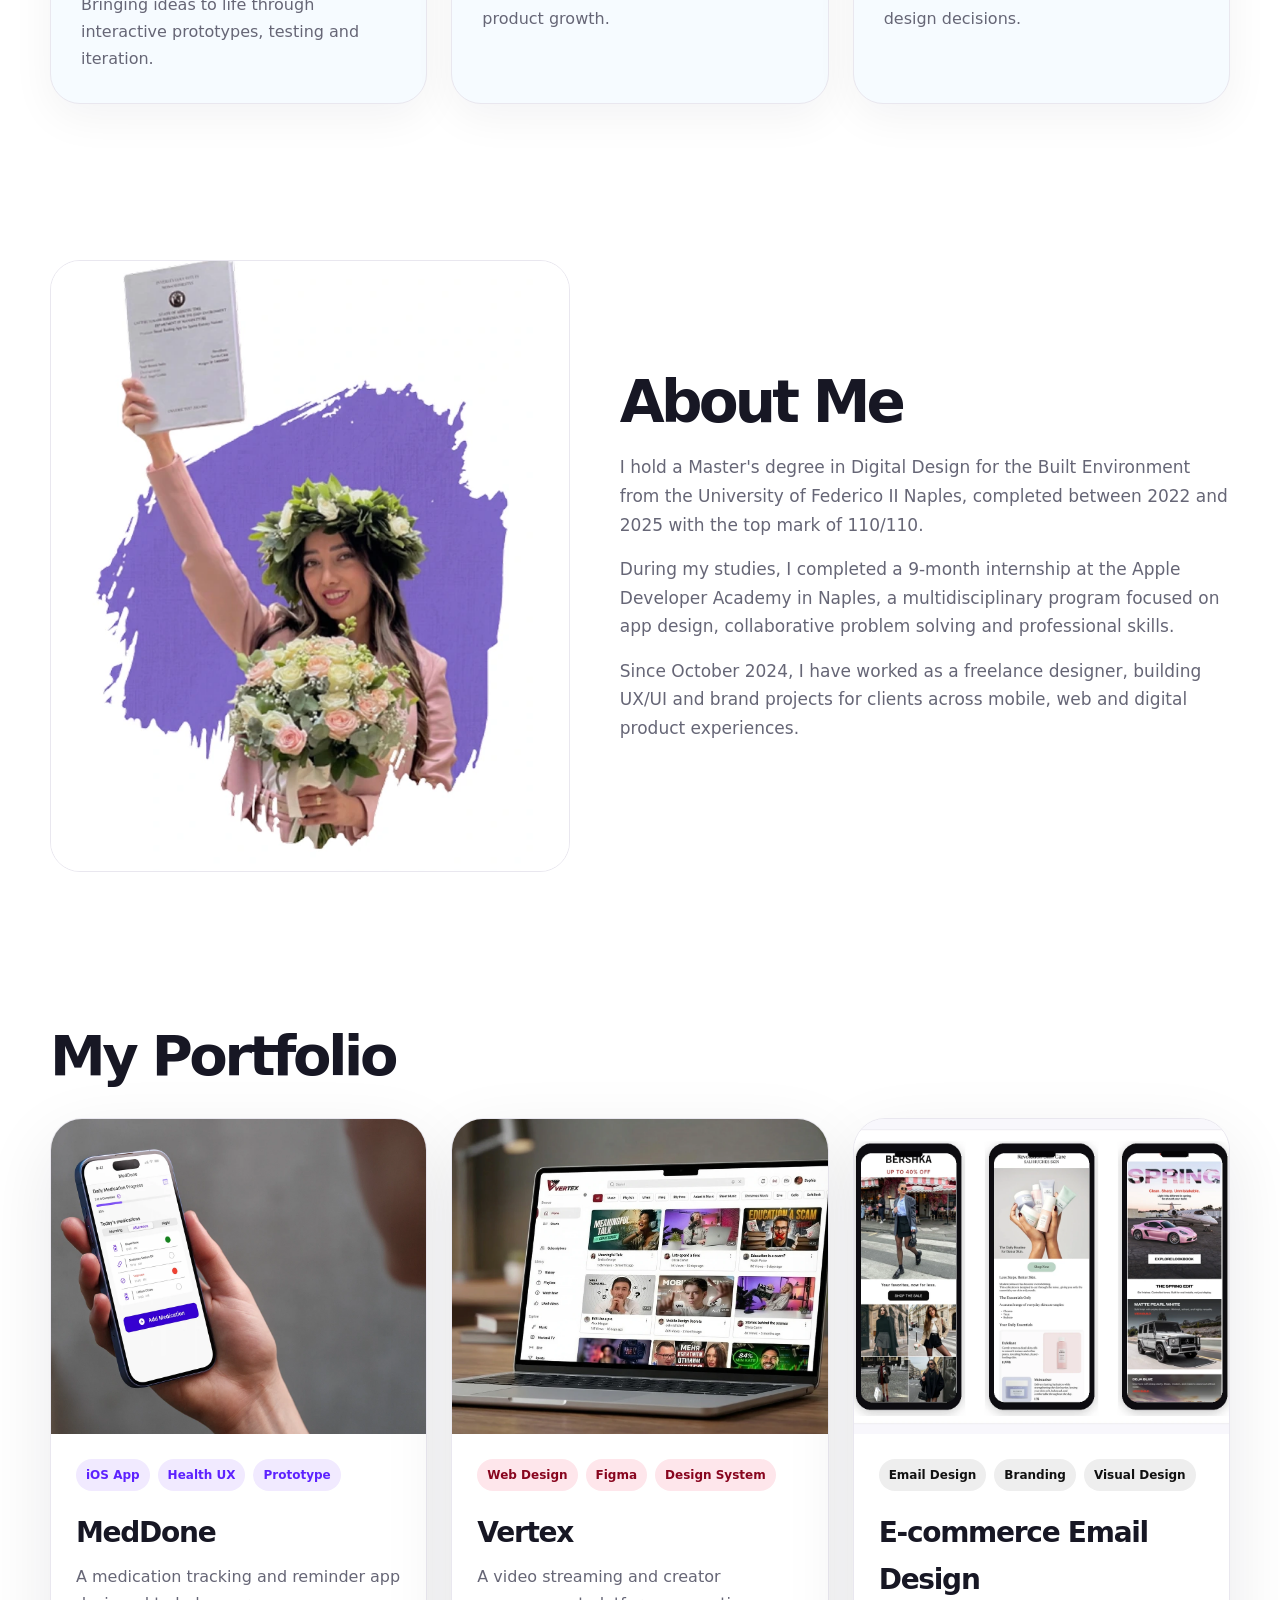
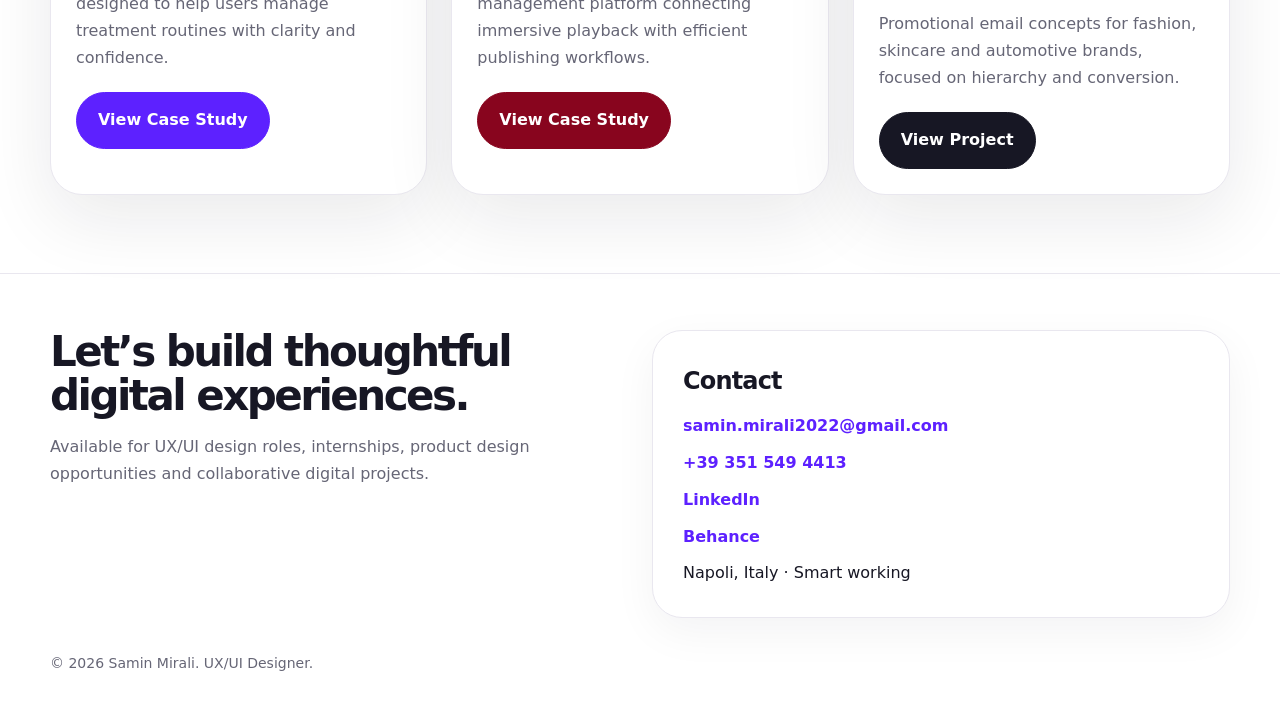
==== commit e38732e8: "Add English and Italian portfolio language switcher" ====
--- a/index.html
+++ b/index.html
@@ -2,24 +2,28 @@
 <html lang="en">
 <head>
 <meta charset="UTF-8"><meta name="viewport" content="width=device-width, initial-scale=1.0">
-<title>Samin Mirali | UX/UI Designer Portfolio</title>
-<meta name="description" content="Samin Mirali UX/UI Designer portfolio: MedDone, Vertex, and e-commerce email design projects.">
+<title data-i18n="t000">Samin Mirali | UX/UI Designer Portfolio</title>
+<meta name="description" content="Samin Mirali UX/UI Designer portfolio: MedDone, Vertex, and e-commerce email design projects." data-i18n-content="t001">
 <link rel="stylesheet" href="style.css">
+<script src="i18n.js" defer></script>
 </head>
 <body>
 <header class="nav">
   <div class="container nav-inner">
     <a class="brand" href="index.html">
-      <img src="assets/samin-headshot.webp" alt="Samin Mirali headshot">
-      <span>Samin Mirali</span>
+      <img src="assets/samin-headshot.webp" alt="Samin Mirali headshot" data-i18n-alt="t002">
+      <span data-i18n="t003">Samin Mirali</span>
     </a>
-    <nav class="links" aria-label="Main navigation">
-      <a href="index.html#about">About</a>
-      <a href="index.html#expertise">Expertise</a>
-      <a href="index.html#portfolio">Portfolio</a>
-      <a href="index.html#contact">Contact</a>
+    <nav class="links" aria-label="Main navigation" data-i18n-aria-label="t004">
+      <a href="index.html#about" data-i18n="t005">About</a>
+      <a href="index.html#expertise" data-i18n="t006">Expertise</a>
+      <a href="index.html#portfolio" data-i18n="t007">Portfolio</a>
+      <a href="index.html#contact" data-i18n="t008">Contact</a>
     </nav>
-    <a class="nav-cta" href="mailto:samin.mirali2022@gmail.com">Contact Me</a>
+    <div class="nav-actions">
+      <a class="nav-cta" href="mailto:samin.mirali2022@gmail.com" data-i18n="t009">Contact Me</a>
+      <button class="language-toggle" type="button" data-language-toggle hidden aria-label="Switch to Italian">IT</button>
+    </div>
   </div>
 </header>
 
@@ -27,40 +31,40 @@
 <section class="hero">
   <div class="container hero-grid">
     <div>
-      <div class="kicker">Hey, I am Samin</div>
-      <h1>I create <span class="accent">product design</span> and brand experiences.</h1>
-      <p>From research to interface, I design with users in mind. I combine strategy and creativity to build usable, memorable and scalable digital products.</p>
-      <div class="actions"><a class="btn primary" href="#portfolio">View Portfolio</a><a class="btn" href="mailto:samin.mirali2022@gmail.com">Get In Touch</a></div>
+      <div class="kicker" data-i18n="t010">Hey, I am Samin</div>
+      <h1 data-i18n="t011 t013">I create <span class="accent" data-i18n="t012">product design</span> and brand experiences.</h1>
+      <p data-i18n="t014">From research to interface, I design with users in mind. I combine strategy and creativity to build usable, memorable and scalable digital products.</p>
+      <div class="actions"><a class="btn primary" href="#portfolio" data-i18n="t015">View Portfolio</a><a class="btn" href="mailto:samin.mirali2022@gmail.com" data-i18n="t016">Get In Touch</a></div>
     </div>
-    <div class="hero-image clean-portrait"><img src="assets/samin-hero-clean.webp" alt="Samin Mirali portrait"></div>
+    <div class="hero-image clean-portrait"><img src="assets/samin-hero-clean.webp" alt="Samin Mirali portrait" data-i18n-alt="t017"></div>
   </div>
 </section>
 
 <section id="expertise">
   <div class="container">
     <div class="section-head">
-      <h2>My Expertise</h2>
-      <p>I work across the full product design process, from strategy and research to interface design, prototyping and visual storytelling.</p>
+      <h2 data-i18n="t018">My Expertise</h2>
+      <p data-i18n="t019">I work across the full product design process, from strategy and research to interface design, prototyping and visual storytelling.</p>
     </div>
     <div class="grid-3">
-      <div class="card skill"><div class="skill-icon">◎</div><h3>Strategy & Direction</h3><p>Defining product vision, user goals and design direction to create meaningful digital experiences.</p></div>
-      <div class="card skill"><div class="skill-icon">◇</div><h3>Branding & Logo</h3><p>Crafting brand identities, visual language and product personality for consistent communication.</p></div>
-      <div class="card skill"><div class="skill-icon">UI</div><h3>UI & UX Design</h3><p>Designing intuitive interfaces and seamless user experiences across web and mobile products.</p></div>
-      <div class="card skill"><div class="skill-icon">↔</div><h3>Prototyping & Interaction</h3><p>Bringing ideas to life through interactive prototypes, testing and iteration.</p></div>
-      <div class="card skill"><div class="skill-icon">DS</div><h3>Design Systems</h3><p>Creating reusable components, style guides and scalable foundations for product growth.</p></div>
-      <div class="card skill"><div class="skill-icon">UX</div><h3>User Research</h3><p>Using interviews, surveys, competitor analysis and usability testing to guide design decisions.</p></div>
+      <div class="card skill"><div class="skill-icon" data-i18n="t020">◎</div><h3 data-i18n="t021">Strategy & Direction</h3><p data-i18n="t022">Defining product vision, user goals and design direction to create meaningful digital experiences.</p></div>
+      <div class="card skill"><div class="skill-icon" data-i18n="t023">◇</div><h3 data-i18n="t024">Branding & Logo</h3><p data-i18n="t025">Crafting brand identities, visual language and product personality for consistent communication.</p></div>
+      <div class="card skill"><div class="skill-icon" data-i18n="t026">UI</div><h3 data-i18n="t027">UI & UX Design</h3><p data-i18n="t028">Designing intuitive interfaces and seamless user experiences across web and mobile products.</p></div>
+      <div class="card skill"><div class="skill-icon" data-i18n="t029">↔</div><h3 data-i18n="t030">Prototyping & Interaction</h3><p data-i18n="t031">Bringing ideas to life through interactive prototypes, testing and iteration.</p></div>
+      <div class="card skill"><div class="skill-icon" data-i18n="t032">DS</div><h3 data-i18n="t033">Design Systems</h3><p data-i18n="t034">Creating reusable components, style guides and scalable foundations for product growth.</p></div>
+      <div class="card skill"><div class="skill-icon" data-i18n="t035">UX</div><h3 data-i18n="t036">User Research</h3><p data-i18n="t037">Using interviews, surveys, competitor analysis and usability testing to guide design decisions.</p></div>
     </div>
   </div>
 </section>
 
 <section id="about">
   <div class="container about-grid">
-    <div class="about-photo"><img src="assets/samin-graduation.webp" alt="Samin Mirali graduation image"></div>
+    <div class="about-photo"><img src="assets/samin-graduation.webp" alt="Samin Mirali graduation image" data-i18n-alt="t038"></div>
     <div class="about-text">
-      <h2>About Me</h2>
-      <p>I hold a Master's degree in Digital Design for the Built Environment from the University of Federico II Naples, completed between 2022 and 2025 with the top mark of 110/110.</p>
-      <p>During my studies, I completed a 9-month internship at the Apple Developer Academy in Naples, a multidisciplinary program focused on app design, collaborative problem solving and professional skills.</p>
-      <p>Since October 2024, I have worked as a freelance designer, building UX/UI and brand projects for clients across mobile, web and digital product experiences.</p>
+      <h2 data-i18n="t039">About Me</h2>
+      <p data-i18n="t040">I hold a Master's degree in Digital Design for the Built Environment from the University of Federico II Naples, completed between 2022 and 2025 with the top mark of 110/110.</p>
+      <p data-i18n="t041">During my studies, I completed a 9-month internship at the Apple Developer Academy in Naples, a multidisciplinary program focused on app design, collaborative problem solving and professional skills.</p>
+      <p data-i18n="t042">Since October 2024, I have worked as a freelance designer, building UX/UI and brand projects for clients across mobile, web and digital product experiences.</p>
     </div>
   </div>
 </section>
@@ -68,34 +72,34 @@
 <section id="portfolio">
   <div class="container">
     <div class="section-head">
-      <h2>My Portfolio</h2>
+      <h2 data-i18n="t043">My Portfolio</h2>
     </div>
     <div class="grid-3">
       <article class="project">
-        <div class="project-img"><img src="assets/med-hero.webp" alt="MedDone mobile app mockup"></div>
+        <div class="project-img"><img src="assets/med-hero.webp" alt="MedDone mobile app mockup" data-i18n-alt="t044"></div>
         <div class="project-body">
-          <div class="tags"><span class="tag">iOS App</span><span class="tag">Health UX</span><span class="tag">Prototype</span></div>
-          <h3>MedDone</h3>
-          <p>A medication tracking and reminder app designed to help users manage treatment routines with clarity and confidence.</p>
-          <a class="btn primary" href="meddone.html">View Case Study</a>
+          <div class="tags"><span class="tag" data-i18n="t045">iOS App</span><span class="tag" data-i18n="t046">Health UX</span><span class="tag" data-i18n="t047">Prototype</span></div>
+          <h3 data-i18n="t048">MedDone</h3>
+          <p data-i18n="t049">A medication tracking and reminder app designed to help users manage treatment routines with clarity and confidence.</p>
+          <a class="btn primary" href="meddone.html" data-i18n="t050">View Case Study</a>
         </div>
       </article>
       <article class="project">
-        <div class="project-img"><img src="assets/vertex-card.webp" alt="Vertex video platform mockup"></div>
+        <div class="project-img"><img src="assets/vertex-card.webp" alt="Vertex video platform mockup" data-i18n-alt="t051"></div>
         <div class="project-body">
-          <div class="tags"><span class="tag wine">Web Design</span><span class="tag wine">Figma</span><span class="tag wine">Design System</span></div>
-          <h3>Vertex</h3>
-          <p>A video streaming and creator management platform connecting immersive playback with efficient publishing workflows.</p>
-          <a class="btn wine" href="vertex.html">View Case Study</a>
+          <div class="tags"><span class="tag wine" data-i18n="t052">Web Design</span><span class="tag wine" data-i18n="t053">Figma</span><span class="tag wine" data-i18n="t054">Design System</span></div>
+          <h3 data-i18n="t055">Vertex</h3>
+          <p data-i18n="t056">A video streaming and creator management platform connecting immersive playback with efficient publishing workflows.</p>
+          <a class="btn wine" href="vertex.html" data-i18n="t050">View Case Study</a>
         </div>
       </article>
       <article class="project">
-        <div class="project-img"><img src="assets/ecommerce-phone-mockup.webp" alt="Bershka e-commerce email preview"></div>
+        <div class="project-img"><img src="assets/ecommerce-phone-mockup.webp" alt="Bershka e-commerce email preview" data-i18n-alt="t057"></div>
         <div class="project-body">
-          <div class="tags"><span class="tag dark">Email Design</span><span class="tag dark">Branding</span><span class="tag dark">Visual Design</span></div>
-          <h3>E-commerce Email Design</h3>
-          <p>Promotional email concepts for fashion, skincare and automotive brands, focused on hierarchy and conversion.</p>
-          <a class="btn dark" href="ecommerce.html">View Project</a>
+          <div class="tags"><span class="tag dark" data-i18n="t058">Email Design</span><span class="tag dark" data-i18n="t059">Branding</span><span class="tag dark" data-i18n="t060">Visual Design</span></div>
+          <h3 data-i18n="t061">E-commerce Email Design</h3>
+          <p data-i18n="t062">Promotional email concepts for fashion, skincare and automotive brands, focused on hierarchy and conversion.</p>
+          <a class="btn dark" href="ecommerce.html" data-i18n="t063">View Project</a>
         </div>
       </article>
     </div>
@@ -105,20 +109,20 @@
 <footer id="contact" class="footer">
   <div class="container footer-grid">
     <div>
-      <h2>Let’s build thoughtful digital experiences.</h2>
-      <p>Available for UX/UI design roles, internships, product design opportunities and collaborative digital projects.</p>
+      <h2 data-i18n="t064">Let’s build thoughtful digital experiences.</h2>
+      <p data-i18n="t065">Available for UX/UI design roles, internships, product design opportunities and collaborative digital projects.</p>
     </div>
     <div class="card">
-      <h3>Contact</h3>
+      <h3 data-i18n="t008">Contact</h3>
       <div class="contact-list">
-        <a href="mailto:samin.mirali2022@gmail.com">samin.mirali2022@gmail.com</a>
-        <a href="tel:+393515494413">+39 351 549 4413</a>
-        <a href="https://www.linkedin.com/in/saminmirali" target="_blank" rel="noopener">LinkedIn</a>
-        <a href="https://www.behance.net/SaminMirali" target="_blank" rel="noopener">Behance</a>
-        <span>Napoli, Italy · Smart working</span>
+        <a href="mailto:samin.mirali2022@gmail.com" data-i18n="t066">samin.mirali2022@gmail.com</a>
+        <a href="tel:+393515494413" data-i18n="t067">+39 351 549 4413</a>
+        <a href="https://www.linkedin.com/in/saminmirali" target="_blank" rel="noopener" data-i18n="t068">LinkedIn</a>
+        <a href="https://www.behance.net/SaminMirali" target="_blank" rel="noopener" data-i18n="t069">Behance</a>
+        <span data-i18n="t070">Napoli, Italy · Smart working</span>
       </div>
     </div>
   </div>
-  <div class="container copy">© 2026 Samin Mirali. UX/UI Designer.</div>
+  <div class="container copy" data-i18n="t071">© 2026 Samin Mirali. UX/UI Designer.</div>
 </footer>
-</body></html>+</body></html>
--- a/style.css
+++ b/style.css
@@ -511,6 +511,28 @@
   height: auto;
 }
 
+/* Language controls reuse the navigation's colors and pill shape. */
+.nav-actions{display:flex;align-items:center;gap:10px;flex-shrink:0}
+.nav-actions .nav-cta,.language-toggle{min-height:44px;display:inline-flex;align-items:center;justify-content:center}
+.language-toggle{min-width:46px;padding:10px 12px;border:1px solid var(--purple);border-radius:999px;background:var(--white);color:var(--purple);font:inherit;font-size:14px;font-weight:850;cursor:pointer;transition:background-color .18s ease,color .18s ease}
+.language-toggle[hidden]{display:none}
+.language-toggle:hover{background:var(--purple-soft)}
+.language-toggle:active{background:var(--purple);color:var(--white)}
+.language-toggle:focus-visible,.nav-actions .nav-cta:focus-visible{outline:3px solid var(--purple);outline-offset:3px}
+
+/* Let longer translated labels wrap inside their existing grid columns. */
+.hero-grid>*,.case-top>*,.grid-2>*,.grid-3>*,.meta-grid>*,.process>*,.moscow-grid>*{min-width:0}
+h1,h2,h3,.card,.step,.meta,.tag,.moscow-card{overflow-wrap:anywhere}
+.nav-actions .nav-cta{white-space:nowrap}
+@media(max-width:560px){
+  .nav-inner{flex-wrap:wrap;gap:10px;padding-top:12px;padding-bottom:12px}
+  .nav-inner .brand{flex:1 0 100%}
+  .nav-actions{margin-left:auto}
+}
+@media(prefers-reduced-motion:reduce){
+  .language-toggle{transition:none}
+}
+
 
 /* v9 Vertex-only refinements */
 .design-system-card {
